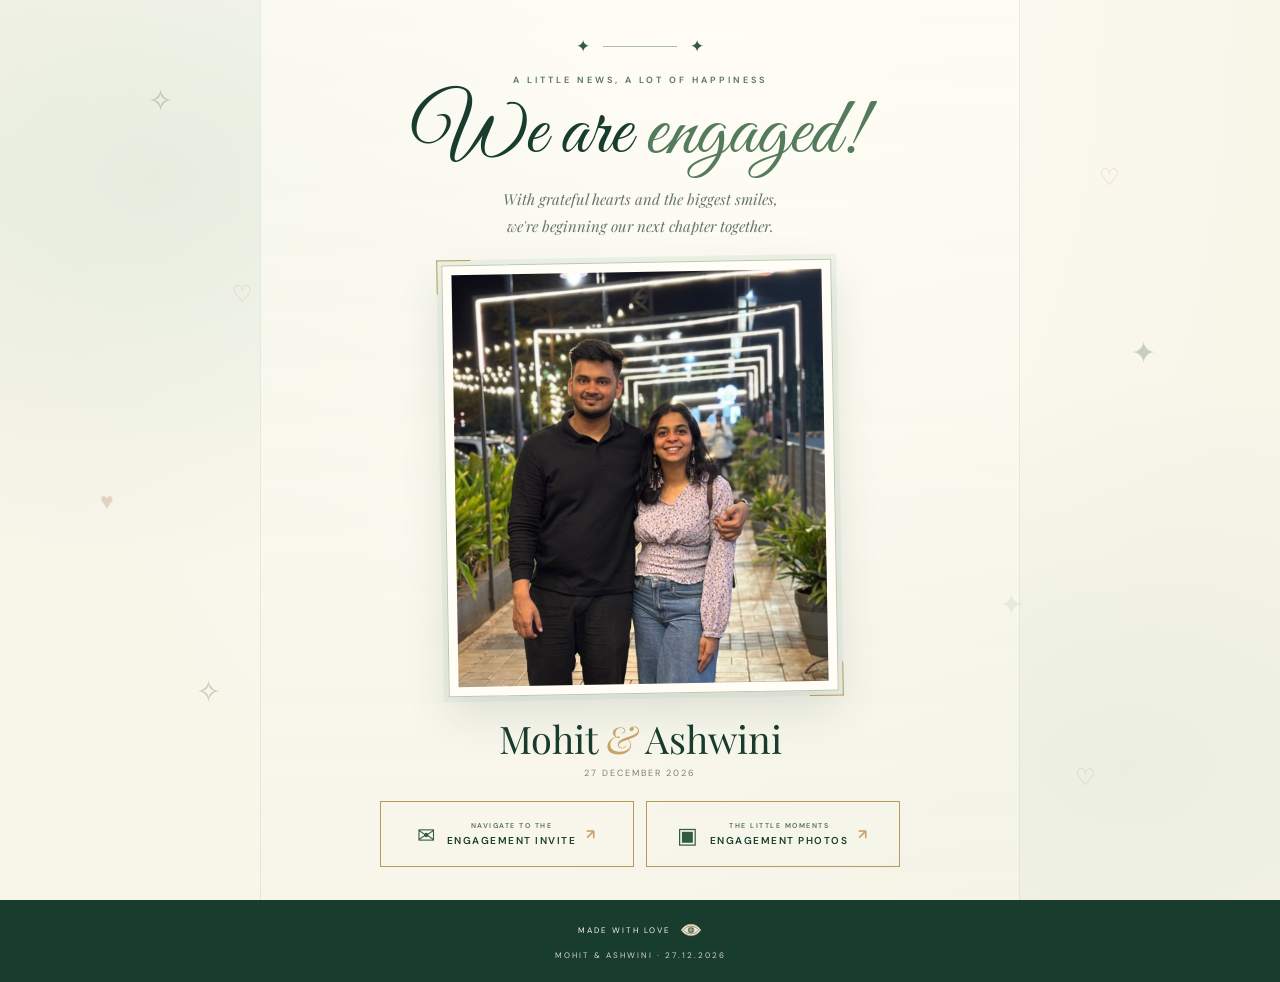
==== Later/index.html @ f3e79582 "Add files via upload" ====
<!doctype html>
<html lang="en">
<head>
  <meta charset="UTF-8" />
  <meta name="viewport" content="width=device-width, initial-scale=1.0" />
  <meta name="theme-color" content="#183d2e" />
  <title>We're Engaged | Mohit & Ashwini</title>
  <link rel="icon" href="photos/favicon.svg" type="image/svg+xml" />
  <link rel="preconnect" href="https://fonts.googleapis.com" />
  <link rel="preconnect" href="https://fonts.gstatic.com" crossorigin />
  <link href="https://fonts.googleapis.com/css2?family=DM+Sans:wght@400;500;600;700&family=Great+Vibes&family=Playfair+Display:ital,wght@0,400;0,500;0,600;1,400;1,500&display=swap" rel="stylesheet" />
  <link rel="stylesheet" href="landing.css" />
</head>
<body>
  <canvas id="fireworks" aria-hidden="true"></canvas>
  <div class="toast-intro" id="toast-intro" aria-hidden="true">
    <div class="toast-glasses">
      <svg class="toast-glass glass-left" viewBox="0 0 90 130" role="presentation">
        <path d="M20 8h50l-7 43c-2 13-8 21-18 25v34h19v8H26v-8h19V76C35 72 29 64 27 51L20 8Z" />
        <path d="M24 25h42" class="drink-line"/>
        <path d="M25 28c9 5 28 5 42 0" class="bubbles"/>
      </svg>
      <svg class="toast-glass glass-right" viewBox="0 0 90 130" role="presentation">
        <path d="M20 8h50l-7 43c-2 13-8 21-18 25v34h19v8H26v-8h19V76C35 72 29 64 27 51L20 8Z" />
        <path d="M24 25h42" class="drink-line"/>
        <path d="M25 28c9 5 28 5 42 0" class="bubbles"/>
      </svg>
      <span class="clink-spark">✦</span>
    </div>
  </div>
  <div class="landing-decor" aria-hidden="true">
    <span class="decor-star star-a">✧</span><span class="decor-heart heart-a">♡</span>
    <span class="decor-star star-b">✦</span><span class="decor-heart heart-b">♥</span>
    <span class="decor-star star-c">✧</span><span class="decor-heart heart-c">♡</span>
    <span class="decor-star star-d">✦</span><span class="decor-heart heart-d">♡</span>
  </div>
  <main class="landing-shell">
    <div class="top-ornament" aria-hidden="true"><span>✦</span><i></i><span>✦</span></div>
    <p class="kicker">A LITTLE NEWS, A LOT OF HAPPINESS</p>
    <h1>We are <em>engaged!</em></h1>
    <p class="intro">With grateful hearts and the biggest smiles,<br class="desktop-break" /> we're beginning our next chapter together.</p>

    <figure class="couple-portrait">
      <img src="photos/couple-03.jpg" alt="Mohit and Ashwini celebrating their engagement" />
      <span class="photo-corner corner-tl" aria-hidden="true"></span>
      <span class="photo-corner corner-br" aria-hidden="true"></span>
    </figure>

    <p class="couple-names">Mohit <span>&amp;</span> Ashwini</p>
    <p class="date-line">27 December 2026</p>

    <div class="landing-actions">
      <a class="action primary" href="invite.html"><span class="action-icon" aria-hidden="true">✉</span><span><small>Navigate to the</small>Engagement Invite</span><b>↗</b></a>
      <a class="action primary" href="gallery.html"><span class="action-icon" aria-hidden="true">▣</span><span><small>THE LITTLE MOMENTS</small>Engagement Photos</span><b>↗</b></a>
    </div>
  </main>
  <footer class="landing-footer">
    <span class="made-with">MADE WITH LOVE
      <a href="easter-egg.html" class="evil-eye-link" aria-label="Discover a little surprise">
        <img src="photos/evil-eye.svg" alt="Evil eye" class="evil-eye" />
      </a>
    </span>
    <span>MOHIT &amp; ASHWINI · 27.12.2026</span>
  </footer>
  <script src="landing.js"></script>
</body>
</html>
---- Later/landing.css ----
@import url("https://fonts.googleapis.com/css2?family=DM+Sans:wght@400;500;600;700&family=Great+Vibes&family=Playfair+Display:ital,wght@0,400;0,500;0,600;1,400;1,500&display=swap");
:root {
  --forest: #183d2e;
  --green: #315b43;
  --cream: #f8f5e9;
  --paper: #fffdf5;
  --gold: #c7a56a;
  --ink: #25382d;
  --muted: #68766a;
}
* {
  box-sizing: border-box;
}
html {
  min-height: 100%;
  background: var(--cream);
}
body {
  margin: 0;
  min-height: 100svh;
  color: var(--ink);
  font-family: "DM Sans", sans-serif;
  background: radial-gradient(ellipse at 50% 0%, #fffdf7 0%, var(--cream) 72%);
  overflow-x: hidden;
}
#fireworks {
  position: fixed;
  inset: 0;
  width: 100%;
  height: 100%;
  z-index: 5;
  pointer-events: none;
}
.landing-shell {
  position: relative;
  z-index: 1;
  width: min(760px, 100%);
  min-height: 100svh;
  margin: auto;
  padding: 35px 24px 24px;
  display: flex;
  flex-direction: column;
  align-items: center;
  text-align: center;
}
.top-ornament {
  display: flex;
  align-items: center;
  gap: 13px;
  color: var(--gold);
  font-size: 17px;
  margin: 0 0 17px;
}
.top-ornament i {
  display: block;
  width: 74px;
  border-top: 1px solid #c7a56a88;
}
.kicker {
  font-size: 9px;
  letter-spacing: 3px;
  color: #8a754d;
  font-weight: 600;
  margin: 0 0 5px;
}
h1 {
  font: clamp(52px, 9vw, 82px) / 1.05 "Great Vibes", cursive;
  color: var(--forest);
  font-weight: 400;
  margin: 0;
}
h1 em {
  color: #a77e42;
  font-style: normal;
}
.intro {
  font: italic 15px/1.8 "Playfair Display", serif;
  color: var(--muted);
  margin: 9px 0 22px;
}
.couple-portrait {
  position: relative;
  width: min(390px, 82vw);
  height: clamp(290px, 48vh, 440px);
  margin: 0;
  padding: 9px;
  background: var(--paper);
  border: 1px solid #d8c79f;
  box-shadow: 0 17px 45px #183d2e18;
  transform: rotate(-1deg);
}
.couple-portrait img {
  display: block;
  width: 100%;
  height: 100%;
  object-fit: cover;
  object-position: center 39%;
}
.photo-corner {
  position: absolute;
  width: 34px;
  height: 34px;
  border-color: var(--gold);
  border-style: solid;
}
.corner-tl {
  top: -6px;
  left: -6px;
  border-width: 1px 0 0 1px;
}
.corner-br {
  bottom: -6px;
  right: -6px;
  border-width: 0 1px 1px 0;
}
.couple-names {
  font: clamp(28px, 5vw, 38px) "Playfair Display", serif;
  color: var(--forest);
  margin: 19px 0 3px;
}
.couple-names span {
  font-style: italic;
  color: var(--gold);
}
.date-line {
  font-size: 9px;
  letter-spacing: 2px;
  text-transform: uppercase;
  color: #7d806e;
  margin: 0 0 22px;
}
.date-line b {
  color: var(--gold);
  padding: 0 5px;
}
.landing-actions {
  width: min(520px, 100%);
  display: grid;
  grid-template-columns: 1fr 1fr;
  gap: 12px;
}
.action {
  min-height: 66px;
  display: flex;
  align-items: center;
  justify-content: center;
  gap: 10px;
  text-align: center;
  padding: 12px 18px;
  border: 1px solid var(--gold);
  background: transparent;
  color: var(--forest);
  text-decoration: none;
  font: 600 10px "DM Sans", sans-serif;
  letter-spacing: 1.6px;
  text-transform: uppercase;
  transition: background 0.25s, color 0.25s, transform 0.25s, box-shadow 0.25s;
}
.action:hover,
.action:focus-visible {
  background: var(--forest);
  color: var(--cream);
  transform: translateY(-2px);
  box-shadow: 0 8px 22px #183d2e16;
  outline: none;
}
.action.primary {
  background: transparent;
  color: var(--forest);
}
.action.primary:hover,
.action.primary:focus-visible {
  background: var(--forest);
  color: var(--cream);
}
.action.secondary {
  background: transparent;
  color: var(--forest);
}
.action-icon {
  font: 22px "Playfair Display", serif;
  color: var(--gold);
}
.action span:nth-child(2) {
  display: grid;
  gap: 4px;
  font: 600 10px "DM Sans", sans-serif;
  letter-spacing: 1.5px;
  text-transform: uppercase;
}
.action small {
  font: 600 7px "DM Sans", sans-serif;
  letter-spacing: 1.5px;
  opacity: 0.72;
}
.action > b {
  color: var(--gold);
  font-size: 14px;
}
.blessing {
  font: 15px "Playfair Display", serif;
  color: #9b855b;
  margin: 22px 0 14px;
  letter-spacing: 1px;
}
.bottom-ornament {
  margin-top: auto;
  padding-top: 12px;
  font-size: 7px;
  letter-spacing: 2.4px;
  color: #a39472;
}
@media (max-width: 520px) {
  .landing-shell {
    padding: 28px 18px 18px;
  }
  .intro {
    font-size: 14px;
    margin-bottom: 18px;
  }
  .couple-portrait {
    height: clamp(270px, 42vh, 370px);
    width: min(340px, 82vw);
  }
  .landing-actions {
    grid-template-columns: 1fr;
    gap: 9px;
  }
  .action {
    min-height: 66px;
  }
  .blessing {
    margin-top: 17px;
  }
}
@media (prefers-reduced-motion: reduce) {
  *,
  *::before,
  *::after {
    scroll-behavior: auto !important;
    transition: none !important;
  }
}

/* Champagne toast animation shown on every landing-page visit/reload */
.toast-intro {
  position: fixed;
  inset: 0;
  z-index: 20;
  display: flex;
  flex-direction: column;
  align-items: center;
  justify-content: center;
  background: radial-gradient(ellipse at center, #fffdf7 0%, #f8f5e9 72%);
  pointer-events: none;
  animation: toast-screen-out 0.65s ease 2.15s forwards;
}
.toast-glasses {
  position: relative;
  width: 190px;
  height: 145px;
  display: flex;
  align-items: center;
  justify-content: center;
}
.toast-glass {
  position: absolute;
  width: 78px;
  height: 118px;
  fill: #f4dfad55;
  stroke: #b79a5a;
  stroke-width: 2.4;
  stroke-linecap: round;
  stroke-linejoin: round;
  filter: drop-shadow(0 5px 8px #8a754d20);
}
.toast-glass .drink-line {
  stroke: #c7a56a;
  stroke-width: 2;
}
.toast-glass .bubbles {
  fill: none;
  stroke: #d7b66e;
  stroke-width: 1.5;
  opacity: 0.7;
}
.glass-left {
  left: 15px;
  transform: rotate(-17deg);
  animation: glass-left-clink 0.72s cubic-bezier(0.2, 0.8, 0.2, 1) 0.55s
    forwards;
}
.glass-right {
  right: 15px;
  transform: rotate(17deg);
  animation: glass-right-clink 0.72s cubic-bezier(0.2, 0.8, 0.2, 1) 0.55s
    forwards;
}
.clink-spark {
  position: absolute;
  top: 17px;
  left: 50%;
  color: #b79a5a;
  font-size: 27px;
  opacity: 0;
  transform: translateX(-50%) scale(0.3);
  animation: clink-pop 0.55s ease 1.22s forwards;
}
@keyframes glass-left-clink {
  to {
    transform: translateX(24px) rotate(-5deg);
  }
}
@keyframes glass-right-clink {
  to {
    transform: translateX(-24px) rotate(5deg);
  }
}
@keyframes clink-pop {
  35% {
    opacity: 1;
    transform: translateX(-50%) scale(1.2);
  }
  100% {
    opacity: 0;
    transform: translateX(-50%) scale(0.7);
  }
}
@keyframes toast-screen-out {
  to {
    opacity: 0;
    visibility: hidden;
  }
}
@media (max-width: 520px) {
  .landing-actions {
    grid-template-columns: 1fr;
    gap: 9px;
  }
  .action {
    min-height: 58px;
  }
}
@media (prefers-reduced-motion: reduce) {
  .toast-intro {
    display: none;
  }
  .toast-glass,
  .clink-spark {
    animation: none !important;
  }
}

/* Bring back the original forest-green, ivory and soft-gold engagement palette */
body {
  background: radial-gradient(ellipse at 12% 18%, #dce8d9aa 0%, transparent 34%),
    radial-gradient(ellipse at 88% 78%, #e2eadc99 0%, transparent 36%),
    radial-gradient(ellipse at 50% 0%, #fffdf7 0%, #f8f5e9 72%);
}
.landing-shell {
  background: linear-gradient(180deg, #fffdf5b8 0%, #f7f5e9a8 100%);
  border-left: 1px solid #315b4318;
  border-right: 1px solid #315b4318;
}
.top-ornament {
  color: #315b43;
}
.top-ornament i {
  border-color: #315b4366;
}
.kicker {
  color: #54745c;
}
h1 em {
  color: #547b5b;
}
.couple-portrait {
  border-color: #b9c9b0;
  box-shadow: 0 17px 45px #183d2e20, 0 0 0 5px #e5ecdf88;
}
.photo-corner {
  border-color: #b79a5a;
}
.action {
  border-color: #b79a5a;
}
.action-icon {
  color: #315b43;
}
.landing-footer {
  position: relative;
  z-index: 2;
  display: flex;
  flex-direction: column;
  align-items: center;
  gap: 9px;
  padding: 18px 12px 22px;
  background: #183d2e;
  color: #f8f5e9;
  font-size: 8px;
  letter-spacing: 2px;
  text-align: center;
}
.landing-footer .made-with {
  display: flex;
  align-items: center;
  gap: 9px;
}
.landing-footer .evil-eye-link {
  display: inline-flex;
  align-items: center;
  justify-content: center;
  width: 23px;
  height: 23px;
}
.landing-footer .evil-eye {
  width: 22px;
  height: 22px;
  display: block;
  transition: transform 0.25s;
}
.landing-footer .evil-eye-link:hover .evil-eye {
  transform: rotate(-12deg) scale(1.15);
}
.landing-footer > span:last-child {
  color: #d9d2bd;
  font-size: 8px;
  letter-spacing: 2px;
}
.landing-decor {
  position: absolute;
  inset: 0;
  max-width: 1200px;
  width: 100%;
  margin: auto;
  pointer-events: none;
  overflow: hidden;
  z-index: 0;
}
.decor-star,
.decor-heart {
  position: absolute;
  display: block;
  color: #b79a5a;
  opacity: 0.34;
  animation: decor-float 7s ease-in-out infinite;
}
.decor-star {
  font-size: clamp(18px, 2.8vw, 30px);
  color: #66866a;
}
.decor-heart {
  font-size: clamp(15px, 2vw, 23px);
  color: #bd927f;
}
.star-a {
  top: 9%;
  left: 9%;
  animation-delay: -1s;
}
.heart-a {
  top: 18%;
  right: 10%;
  animation-delay: -3s;
}
.star-b {
  top: 37%;
  right: 7%;
  animation-delay: -4s;
}
.heart-b {
  top: 54%;
  left: 5%;
  animation-delay: -2s;
}
.star-c {
  bottom: 21%;
  left: 13%;
  animation-delay: -5s;
}
.heart-c {
  bottom: 12%;
  right: 12%;
  animation-delay: -1.5s;
}
.star-d {
  top: 65%;
  right: 18%;
  animation-delay: -2.5s;
}
.heart-d {
  top: 31%;
  left: 16%;
  animation-delay: -4.5s;
}
@keyframes decor-float {
  0%,
  100% {
    transform: translateY(0) rotate(-8deg);
    opacity: 0.2;
  }
  50% {
    transform: translateY(-9px) rotate(8deg);
    opacity: 0.48;
  }
}
@media (max-width: 520px) {
  .landing-footer {
    padding-bottom: 18px;
  }
  .decor-star,
  .decor-heart {
    opacity: 0.22;
  }
}
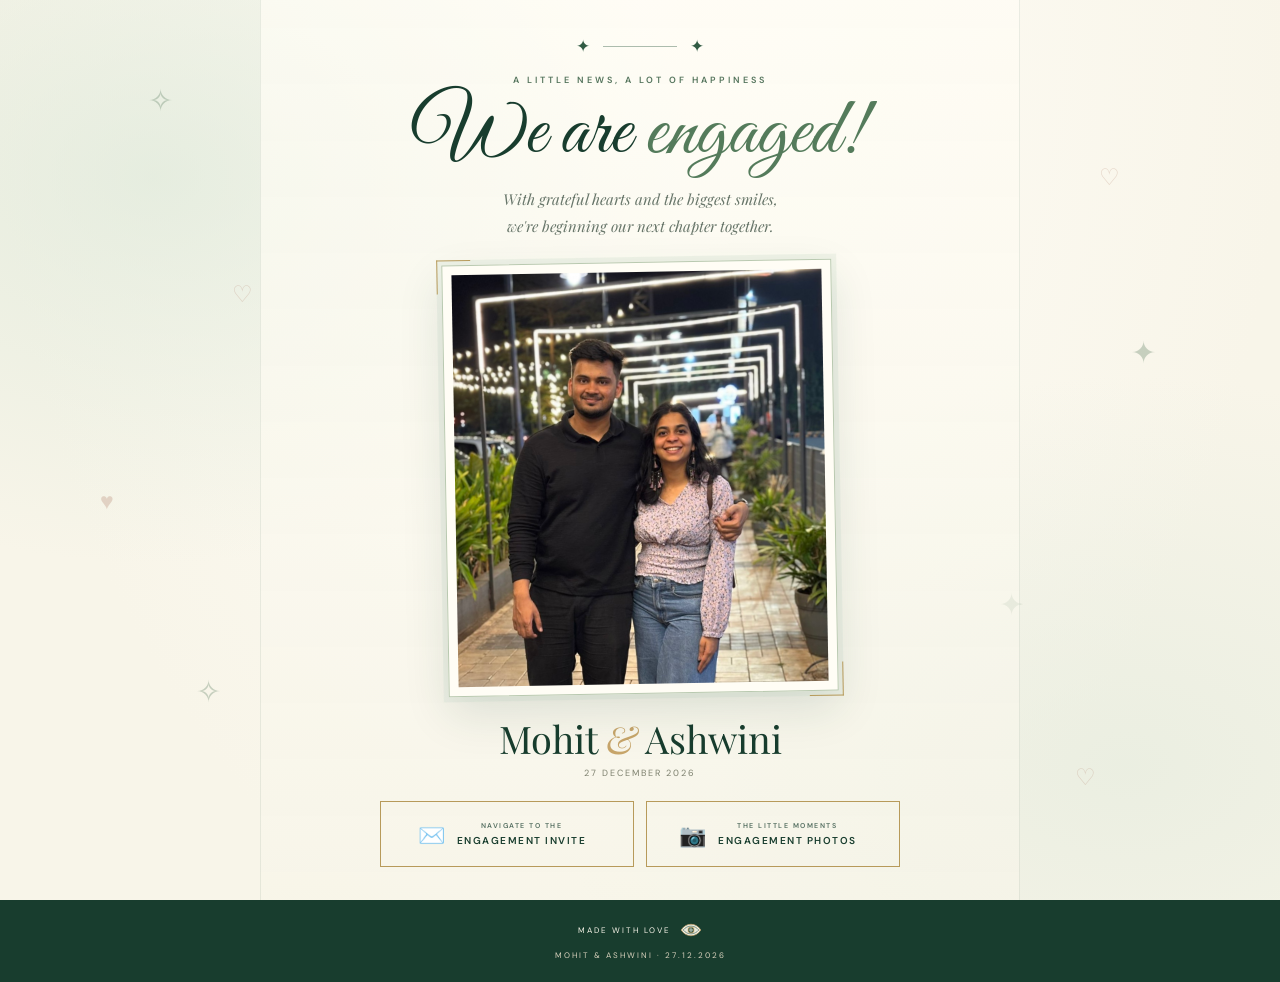
==== commit f06cf4c5: "Add files via upload" ====
--- a/Later/index.html
+++ b/Later/index.html
@@ -50,8 +50,8 @@
     <p class="date-line">27 December 2026</p>
 
     <div class="landing-actions">
-      <a class="action primary" href="invite.html"><span class="action-icon" aria-hidden="true">✉</span><span><small>Navigate to the</small>Engagement Invite</span><b>↗</b></a>
-      <a class="action primary" href="gallery.html"><span class="action-icon" aria-hidden="true">▣</span><span><small>THE LITTLE MOMENTS</small>Engagement Photos</span><b>↗</b></a>
+      <a class="action primary" href="invite.html"><span class="action-icon" aria-hidden="true">✉️</span><span><small>Navigate to the</small>Engagement Invite</span><b></b></a>
+      <a class="action primary" href="gallery.html"><span class="action-icon" aria-hidden="true">📷</span><span><small>THE LITTLE MOMENTS</small>Engagement Photos</span><b></b></a>
     </div>
   </main>
   <footer class="landing-footer">
@@ -64,4 +64,4 @@
   </footer>
   <script src="landing.js"></script>
 </body>
-</html>
+</html>
